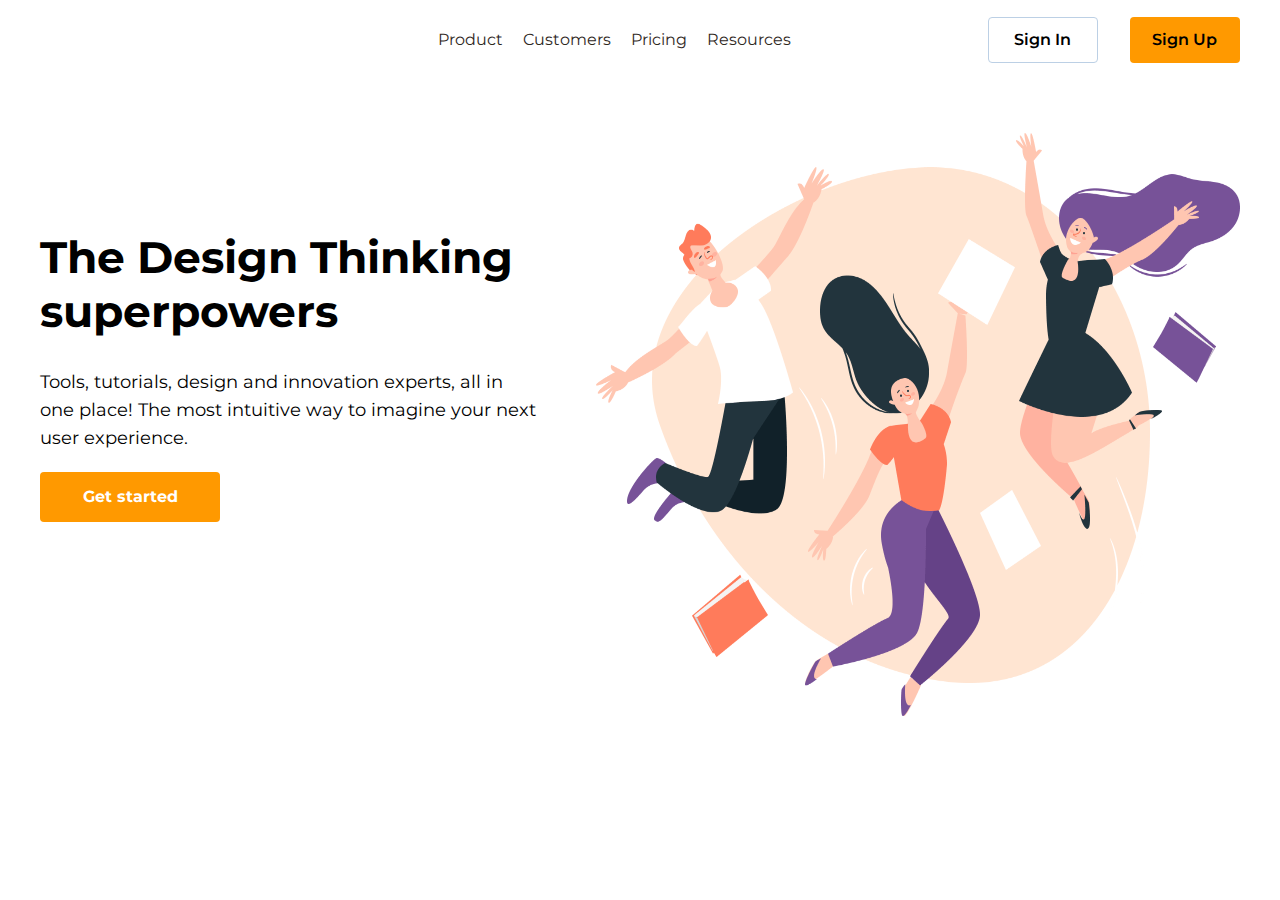
==== homework_productly/index.html @ 87e9bb47 "CSS Box Model Homework Commit" ====
<!DOCTYPE html>
<html lang="en">
<head>
    <meta charset="UTF-8">
    <meta http-equiv="X-UA-Compatible" content="IE=edge">
    <meta name="viewport" content="width=device-width, initial-scale=1.0">
    <link rel="preconnect" href="https://fonts.googleapis.com">
    <link rel="preconnect" href="https://fonts.gstatic.com" crossorigin>
    <link href="https://fonts.googleapis.com/css2?family=Montserrat:wght@400;500;600;700&display=swap" rel="stylesheet">
    <link rel="stylesheet" href="./styles/main.css">
    <title>Productly - Home Page</title>
</head>
<body>
    <header class="header">
        <div class="container header__container">
            <nav class="header__menu">
                <a class="header__menu-logo" href="#"></a>
                <ul class="header__menu-items">
                    <li class="header__menu-items-text"><a href="#" class="header__menu-items-link">Product</a></li>
                    <li class="header__menu-items-text"><a href="#" class="header__menu-items-link">Customers</a></li>
                    <li class="header__menu-items-text"><a href="#" class="header__menu-items-link">Pricing</a></li>
                    <li class="header__menu-items-text"><a href="#" class="header__menu-items-link">Resources</a></li>
                </ul>
                <div class="header__buttons">
                    <button class="header__buttons-sign-in">Sign In</button>
                    <button class="header__buttons-sign-up">Sign Up</button>
                </div>
            </nav>
        </div>
    </header>
    <section class="hero">
        <div class="container hero__container">
            <div class="hero__about">
                <h1 class="hero__about-title">The Design Thinking superpowers</h1>
                <p class="hero__about-description">Tools, tutorials, design and innovation experts, all in one place! The most intuitive way to imagine your next user experience.</p>
                <button class="hero__about-button">Get started</button>
            </div>
            <div class="hero__image">
                <img src="./src/img/hero.png" width="644px" alt="Productly People">
            </div>
        </div>
    </section>
</body>
</html>
---- homework_productly/styles/main.css ----
*
{
    padding: 0;
    margin: 0;
    box-sizing: border-box;
    font-family: 'Montserrat', sans-serif;
    text-decoration: none;
    list-style: none;
}
a
{
    color: inherit;
}
button
{
    cursor: pointer;
}
.container
{
    display: flex;
    margin: 0 auto;
    max-width: 1200px;
}
.header
{
    display: flex;
    flex-direction: row;
    justify-content: center;
    align-items: center;
    padding: 0px 0px 70px;
}
.header__container
{
    display: flex;
    justify-content: center;
    align-items: center;
    margin: 17px 0px 0px;
}
.header__menu
{
    display: flex;
    flex-direction: row;
    justify-content: center;
    align-items: center;
    gap: 197px;
}
.header__menu-logo
{
    background-image: url(../src/img/Logo.png);
    background-size: cover;
    background-repeat: no-repeat;
    background-position: center;
    min-width: 200px;
    min-height: 32px;
}
.header__menu-items
{
    display: flex;
    flex-direction: row;
    justify-content: center;
    align-items: center;
    gap: 20px;
}
.header__menu-items-text
{
    font-weight: 400;
    font-size: 16px;
    line-height: 28px;
    color: #2F281E;
}
.header__menu-items-link:hover
{
    color: #FF9900;
}
.header__buttons
{
    display: flex;
    justify-content: center;
    align-items: center;
    gap: 32px;
}
.header__buttons-sign-in
{
    min-width: 110px;
    min-height: 46px;
    font-weight: 600;
    font-size: 16px;
    line-height: 20px;
    background: rgba(0, 0, 0, 0);
    border: 1px solid #BCD0E5;
    border-radius: 4px;
}
.header__buttons-sign-up
{
    min-width: 110px;
    min-height: 46px;
    font-weight: 600;
    font-size: 16px;
    line-height: 20px;
    background: #FF9900;
    border-radius: 4px;
    border: none;
}
.hero
{
    padding: 0px 0px 100px;
}
.hero__container
{
    display: flex;
    flex-direction: row;
    gap: 56px;
}
.hero__about
{   
    display: flex;
    flex-direction: column;
    justify-content: center;
    align-items: left;
    max-width: 500px;
    margin: 97px 0px;
}
.hero__about-title
{
    font-weight: 700;
    font-size: 44px;
    line-height: 54px;
    margin: 0px 0px 30px;
}
.hero__about-description
{
    font-weight: 400;
    font-size: 18px;
    line-height: 28px;
    margin: 0px 0px 20px;
}
.hero__about-button
{
    max-width: 180px;
    min-height: 50px;
    font-weight: 700;
    font-size: 16px;
    line-height: 24px;
    color: white;
    background: #FF9900;
    border: none;
    border-radius: 4px;
    margin: 0px 0px 97px;
}
.hero__image
{
    display: flex;
    max-width: 644px;
}
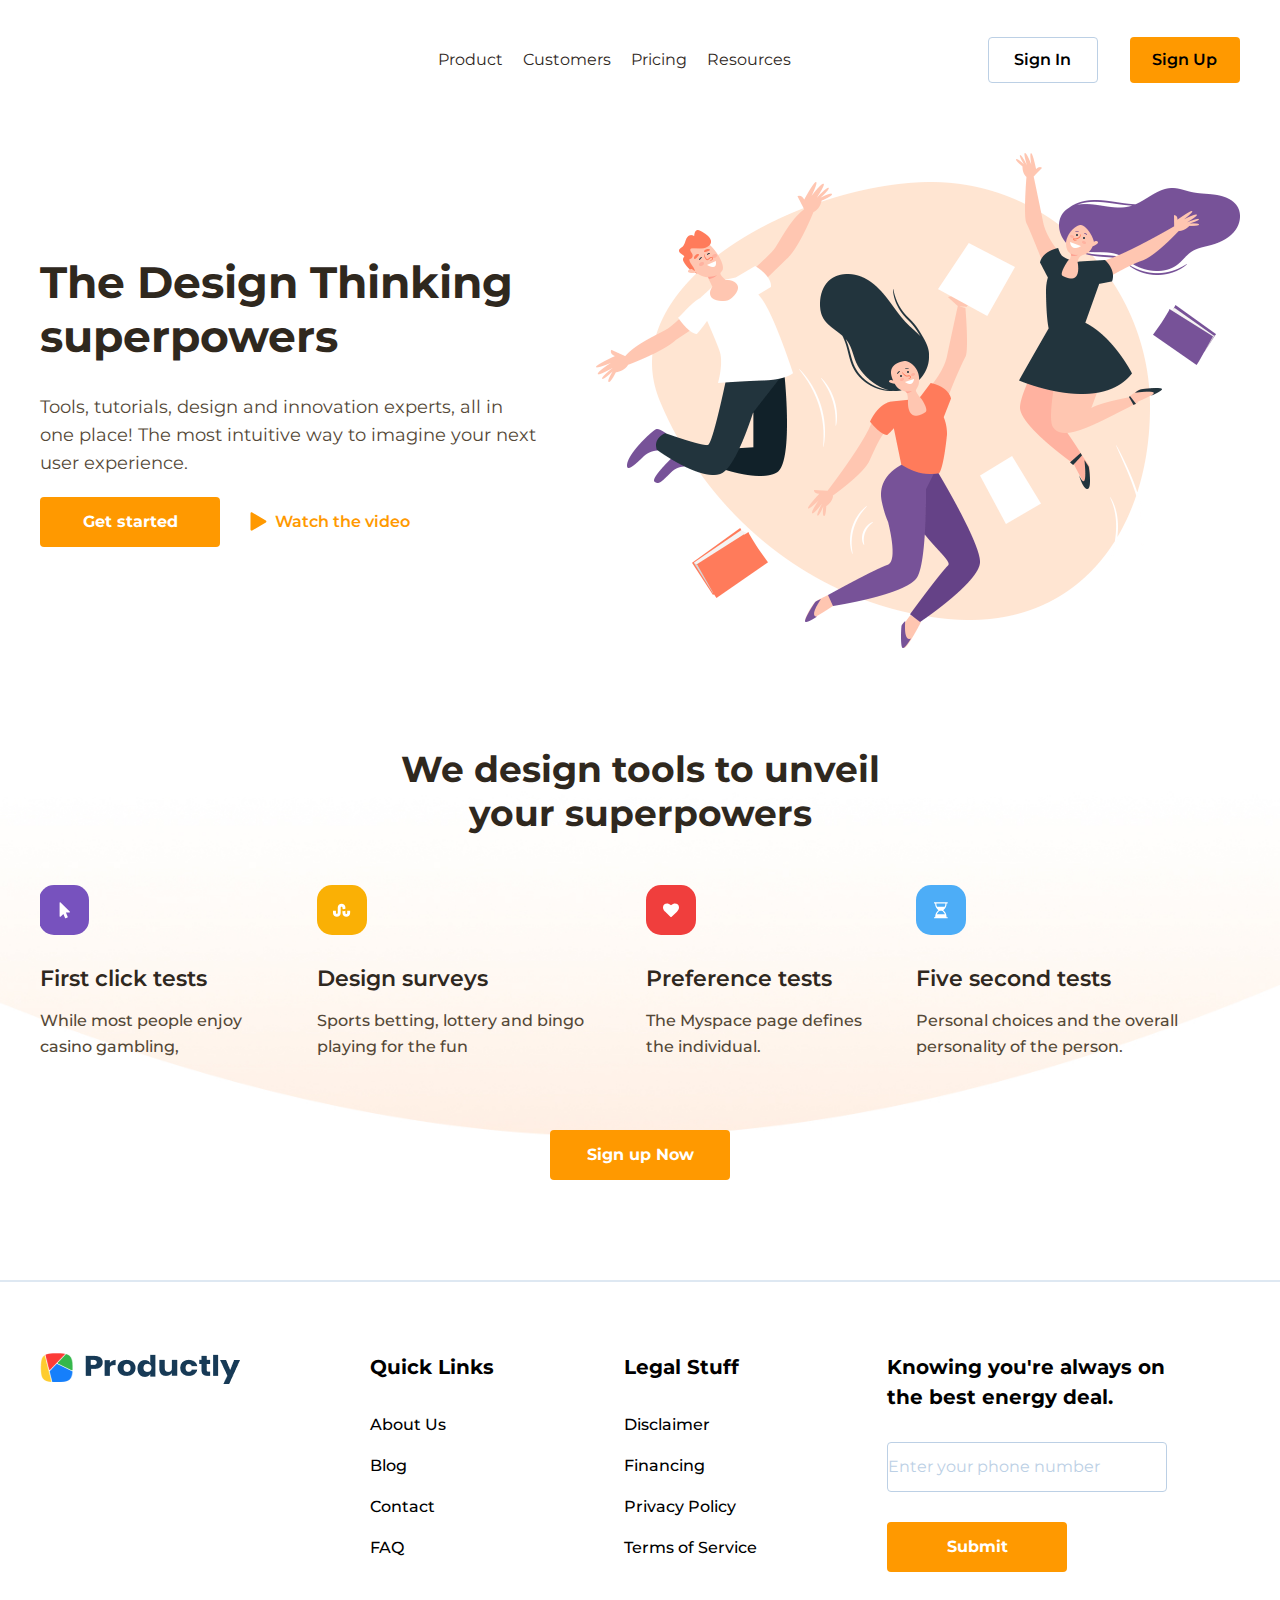
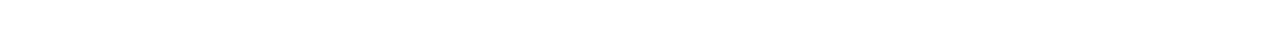
==== commit dad0561a: "Flexbox Homework" ====
--- a/homework_productly/index.html
+++ b/homework_productly/index.html
@@ -21,9 +21,9 @@
                     <li class="header__menu-items-text"><a href="#" class="header__menu-items-link">Pricing</a></li>
                     <li class="header__menu-items-text"><a href="#" class="header__menu-items-link">Resources</a></li>
                 </ul>
-                <div class="header__buttons">
-                    <button class="header__buttons-sign-in">Sign In</button>
-                    <button class="header__buttons-sign-up">Sign Up</button>
+                <div class="header__btn">
+                    <button class="header__btn-sign-in">Sign In</button>
+                    <button class="header__btn-sign-up">Sign Up</button>
                 </div>
             </nav>
         </div>
@@ -31,14 +31,75 @@
     <section class="hero">
         <div class="container hero__container">
             <div class="hero__about">
-                <h1 class="hero__about-title">The Design Thinking superpowers</h1>
-                <p class="hero__about-description">Tools, tutorials, design and innovation experts, all in one place! The most intuitive way to imagine your next user experience.</p>
-                <button class="hero__about-button">Get started</button>
+                <h1 class="hero__title">The Design Thinking superpowers</h1>
+                <p class="hero__description">Tools, tutorials, design and innovation experts, all in one place! The most intuitive way to imagine your next user experience.</p>
+                <div class="hero__buttons">
+                    <button class="hero__main-btn">Get started</button>
+                    <div class="hero__link-btn">
+                        <img src="./src/svg/triangle.svg" alt="" class="hero__link-img">
+                        <span>Watch the video</span>
+                    </div>
+                </div>
             </div>
-            <div class="hero__image">
-                <img src="./src/img/hero.png" width="644px" alt="Productly People">
-            </div>
+            <img src="./src/img/hero.png" width="644px" alt="Productly People" class="hero__image">
         </div>
     </section>
+    <section class="features">
+        <div class="container features__container">
+            <h2 class="features__title">
+                We design tools to unveil your superpowers
+            </h2>
+            <img src="./src/img/bg.jpg" alt="Productly background" class="features__bg">
+            <div class="features__cards">
+                <div class="features__cards-item">
+                    <img src="./src/svg/icon-1.svg" alt="" width="50px" class="features__cards-item-img">
+                    <p class="features__cards-item-title">First click tests</p>
+                    <p class="features__cards-item-description">While most people enjoy casino gambling,</p>
+                </div>
+                <div class="features__cards-item">
+                    <img src="./src/svg/icon-2.svg" alt="" width="50px" class="features__cards-item-img">
+                    <p class="features__cards-item-title">Design surveys</p>
+                    <p class="features__cards-item-description">Sports betting, lottery and bingo playing for the fun</p>
+                </div>
+                <div class="features__cards-item">
+                    <img src="./src/svg/icon-3.svg" alt="" width="50px" class="features__cards-item-img">
+                    <p class="features__cards-item-title">Preference tests</p>
+                    <p class="features__cards-item-description">The Myspace page defines the individual.</p>
+                </div>
+                <div class="features__cards-item">
+                    <img src="./src/svg/icon-4.svg" alt="" width="50px" class="features__cards-item-img">
+                    <p class="features__cards-item-title">Five second tests</p>
+                    <p class="features__cards-item-description">Personal choices and the overall personality of the person.</p>
+                </div>
+            </div>
+            <button class="features__signup">Sign up Now</button>
+        </div>
+    </section>
+    <footer class="footer">
+        <hr class="footer__line">
+        <div class="container footer__container">
+            <a href="#" class="footer__logo"></a>
+            <div class="footer__links">
+                <h3 class="footer__title">Quick Links</h3>
+                <a href="#" class="footer__links-text">About Us</a>
+                <a href="#" class="footer__links-text">Blog</a> 
+                <a href="#" class="footer__links-text">Contact</a> 
+                <a href="#" class="footer__links-text">FAQ</a>  
+            </div>
+            <div class="footer__links">
+                <h3 class="footer__title">Legal Stuff</h3>
+                <a href="#" class="footer__links-text">Disclaimer</a>
+                <a href="#" class="footer__links-text">Financing</a> 
+                <a href="#" class="footer__links-text">Privacy Policy</a> 
+                <a href="#" class="footer__links-text">Terms of Service</a>  
+            </div>
+            <form class="footer__form">
+                <h3 class="footer__title">Knowing you're always on the best energy deal. 
+                </h3>
+                <input class="footer__input" type="tel" name="tel" pattern="[0-9]{3}[0-9]{3}[0-9]{4}" value="Enter your phone number" id="footer__input-phone">
+                <input class="footer__button" type="submit" value="Submit">
+            </form>
+        </div>
+    </footer>
 </body>
 </html>--- a/homework_productly/styles/main.css
+++ b/homework_productly/styles/main.css
@@ -7,6 +7,14 @@
     text-decoration: none;
     list-style: none;
 }
+:root
+{
+    --title-color: #2F281E;
+    --decription-color: #544837;
+    --link: #FF9900;
+    --border: #BCD0E5;
+    --white: #fff; 
+}
 a
 {
     color: inherit;
@@ -27,7 +35,7 @@
     flex-direction: row;
     justify-content: center;
     align-items: center;
-    padding: 0px 0px 70px;
+    padding: 20px 0px 70px;
 }
 .header__container
 {
@@ -70,16 +78,16 @@
 }
 .header__menu-items-link:hover
 {
-    color: #FF9900;
-}
-.header__buttons
+    color: var(--link);
+}
+.header__btn
 {
     display: flex;
     justify-content: center;
     align-items: center;
     gap: 32px;
 }
-.header__buttons-sign-in
+.header__btn-sign-in
 {
     min-width: 110px;
     min-height: 46px;
@@ -87,23 +95,23 @@
     font-size: 16px;
     line-height: 20px;
     background: rgba(0, 0, 0, 0);
-    border: 1px solid #BCD0E5;
-    border-radius: 4px;
-}
-.header__buttons-sign-up
+    border: 1px solid var(--border);
+    border-radius: 4px;
+}
+.header__btn-sign-up
 {
     min-width: 110px;
     min-height: 46px;
     font-weight: 600;
     font-size: 16px;
     line-height: 20px;
-    background: #FF9900;
+    background: var(--link);
     border-radius: 4px;
     border: none;
 }
 .hero
 {
-    padding: 0px 0px 100px;
+    padding: 0px 0px 99px;
 }
 .hero__container
 {
@@ -120,35 +128,210 @@
     max-width: 500px;
     margin: 97px 0px;
 }
-.hero__about-title
-{
+.hero__title
+{
+    color: var(--title-color);
     font-weight: 700;
     font-size: 44px;
     line-height: 54px;
     margin: 0px 0px 30px;
 }
-.hero__about-description
-{
+.hero__description
+{
+    color: var(--decription-color);
     font-weight: 400;
     font-size: 18px;
     line-height: 28px;
     margin: 0px 0px 20px;
 }
-.hero__about-button
+.hero__buttons
+{
+    display: flex;
+    flex-direction: row;
+    gap: 30px;
+}
+.hero__main-btn
+{
+    min-width: 180px;
+    min-height: 50px;
+    font-weight: 700;
+    font-size: 16px;
+    line-height: 24px;
+    color: var(--white);
+    background: var(--link);
+    border: none;
+    border-radius: 4px;
+}
+.hero__link-btn
+{
+    display: flex;
+    justify-content: center;
+    align-items: center;
+    gap: 8px;
+    color: var(--link);
+    text-decoration: none;
+    font-weight: 600;
+    border-radius: 4px;
+    font-size: 16px;
+}
+.hero__link-btn:hover
+{
+    cursor: pointer;
+}
+.hero__image
+{
+    max-width: 644px;
+}
+.features
+{
+    display: flex;
+    justify-content: center;
+    align-items: center;
+    margin: 0px 0px 100px;
+}
+.features__container
+{
+    display: flex;
+    flex-direction: column;
+    justify-content: center;
+    align-items: center;
+}
+.features__title
+{
+    color: var(--title-color);
+    max-width: 539px;
+    font-weight: 700;
+    font-size: 36px;
+    line-height: 44px;
+    text-align: center;
+    margin: 0px 0px 50px;
+}
+.features__cards
+{
+    display: flex;
+    flex-direction: row;
+    gap: 40px;
+    margin: 0px 0px 70px;
+}
+.features__cards-item
+{
+    display: flex;
+    flex-direction: column;
+    justify-content: flex-start;
+}
+.features__cards-item-img
+{
+    max-width: 270px;
+    margin: 0px 0px 30px;
+}
+.features__cards-item-title
+{
+    position: static;
+    color: var(--title-color);
+    font-weight: 600;
+    font-size: 22px;
+    line-height: 27px;
+    margin: 0px 0px 16px;
+}
+.features__cards-item-description
+{
+    color: var(--decription-color);
+    font-weight: 500;
+    font-size: 16px;
+    line-height: 26px;
+}
+.features__signup
+{
+    min-width: 180px;
+    min-height: 50px;
+    font-weight: 700;
+    font-size: 16px;
+    line-height: 24px;
+    text-align: center;
+    color: var(--white);
+    background: var(--link);
+    border: none;
+    border-radius: 4px;
+}
+.features__bg
+{
+    position: absolute;
+    width: 100%;
+    z-index: -1;
+}
+.footer
+{
+    display: block;
+}
+.footer__line
+{
+    margin: 0px 0px 70px;
+    border: 1px solid rgba(188, 208, 229, 0.496913);;
+}
+.footer__container
+{
+    display: flex;
+    flex-direction: row;
+    gap: 130px;
+    padding: 0px 0px 70px;
+}
+.footer__logo
+{
+    background-image: url(../src/img/logo.png);
+    min-width: 200px;
+    max-height: 32px;
+}
+.footer__links
+{
+    display: flex;
+    flex-direction: column;
+}
+.footer__title
+{
+    max-width: 280px;
+    font-weight: 700;
+    font-size: 20px;
+    line-height: 30px;
+    margin: 0px 0px 30px;
+}
+.footer__links-text
+{
+    font-weight: 500;
+    font-size: 16px;
+    line-height: 26px;
+    margin: 0px 0px 15px;
+}
+.footer__form
+{
+    display: flex;
+    flex-direction: column;
+}
+.footer__input
+{
+    box-sizing: border-box;
+    max-width: 340px;
+    min-height: 50px;
+    font-weight: 400;
+    font-size: 16px;
+    line-height: 20px;
+    color: var(--border);
+    border: 1px solid var(--border);
+    border-radius: 4px;
+    margin: 0px 0px 30px;
+}
+.footer__button
 {
     max-width: 180px;
     min-height: 50px;
+    background: var(--link);
+    border: 0px;
+    border-radius: 4px;
     font-weight: 700;
     font-size: 16px;
     line-height: 24px;
-    color: white;
-    background: #FF9900;
-    border: none;
-    border-radius: 4px;
-    margin: 0px 0px 97px;
-}
-.hero__image
-{
-    display: flex;
-    max-width: 644px;
+    color: var(--white);
+}
+.footer__button:hover
+{
+    cursor: pointer;
 }